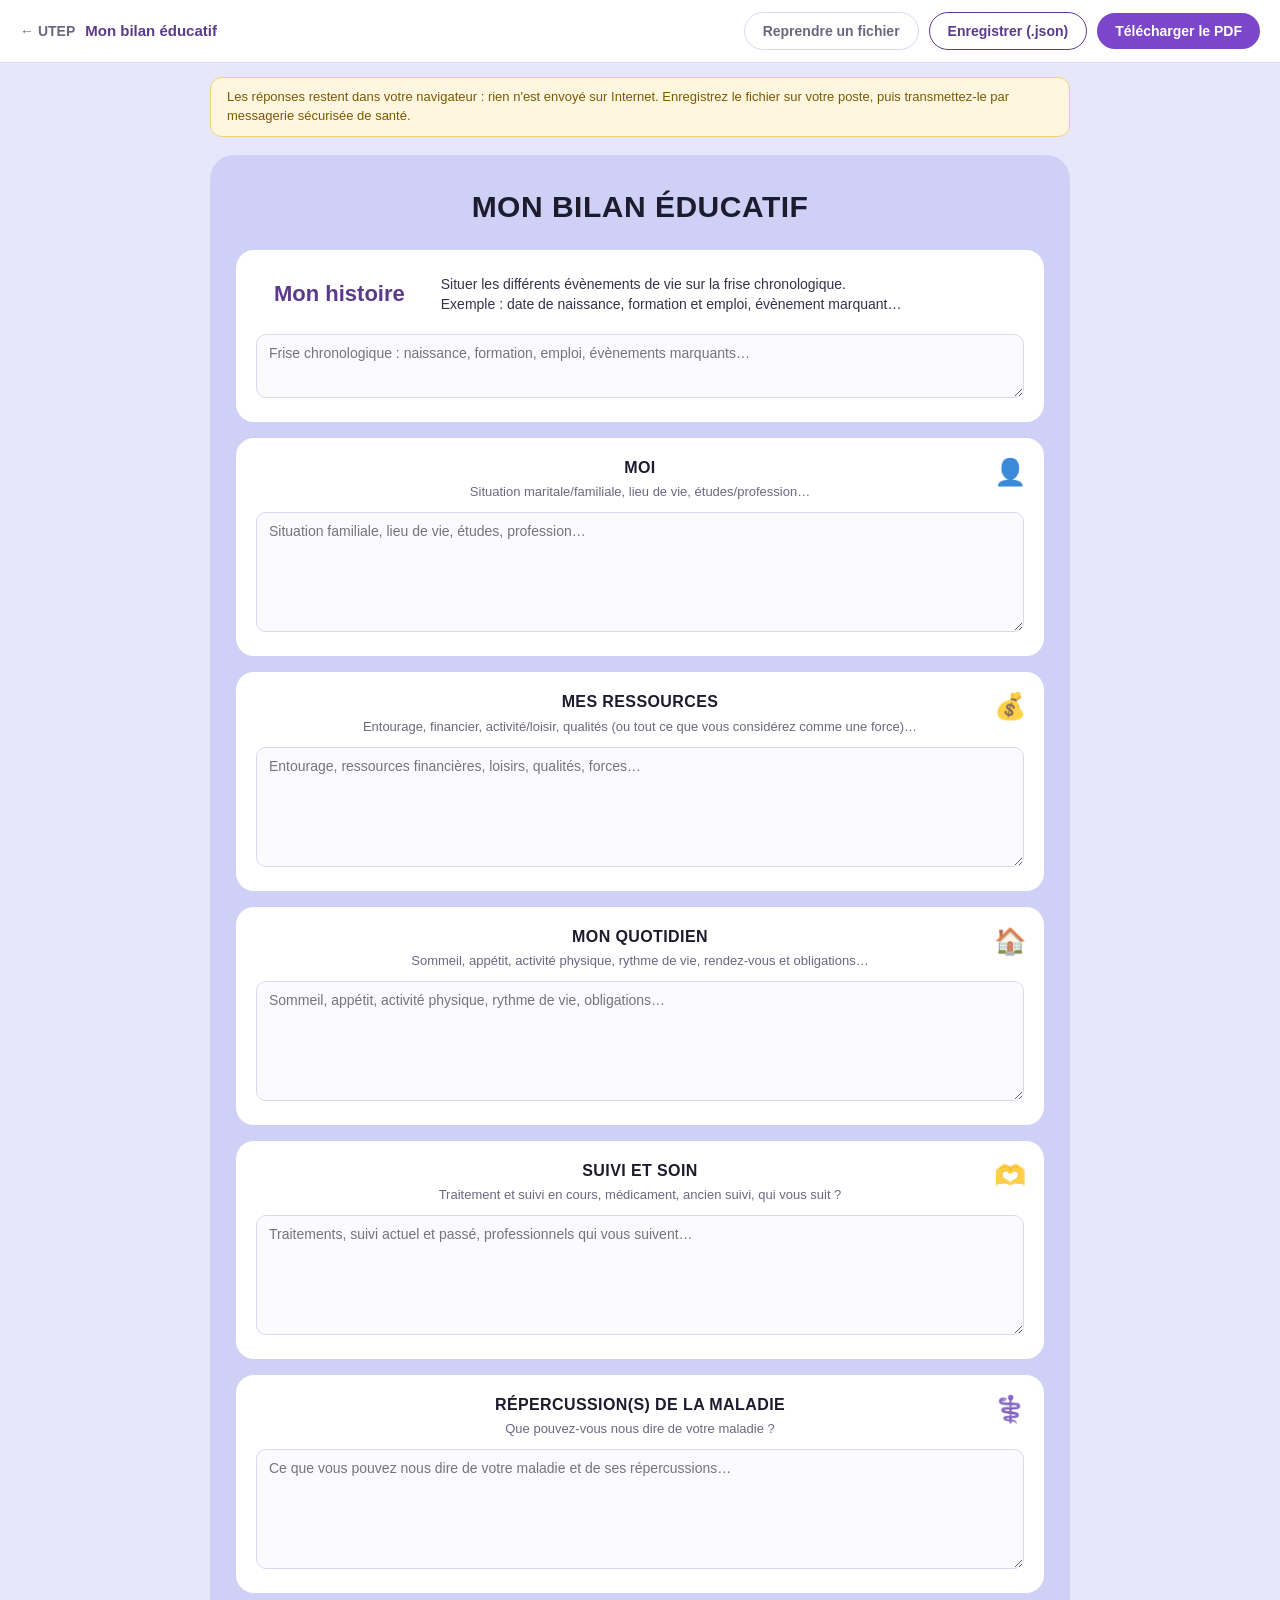
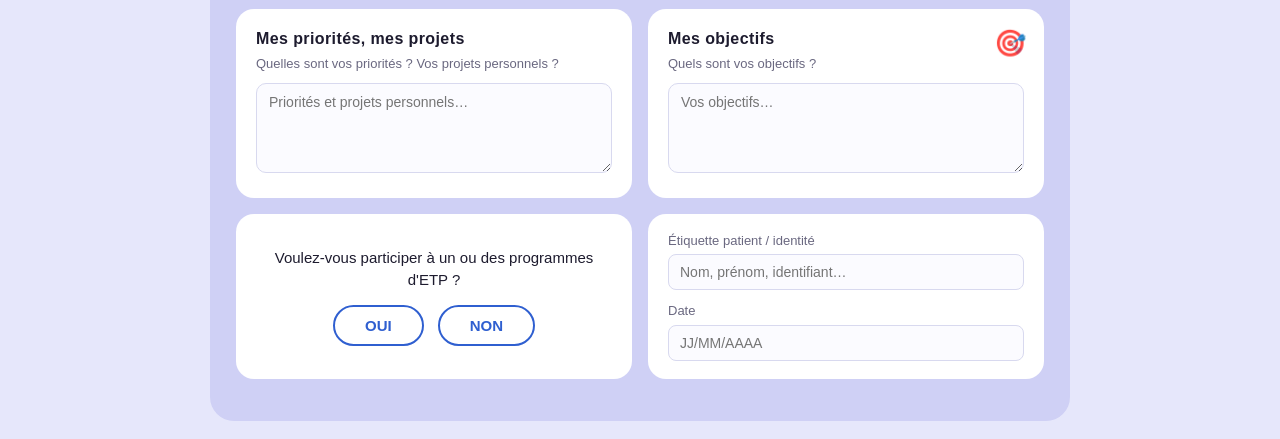
==== bep.html @ a3031464 "initialize index + bep" ====
<!DOCTYPE html>
<html lang="fr">
<head>
<meta charset="UTF-8">
<meta name="viewport" content="width=device-width, initial-scale=1.0">
<title>Mon bilan éducatif — UTEP</title>
<style>
  :root{
    --lavande:#cfd0f5;
    --lavande-clair:#e6e7fb;
    --violet:#5b3a8c;
    --violet-vif:#7b46c9;
    --encre:#1d1b2e;
    --gris:#6a6880;
    --carte:#ffffff;
    --bord:#d8d9ef;
    --bleu:#2f5fd0;
    --rayon:18px;
  }
  *{box-sizing:border-box}
  body{
    margin:0;
    font-family:-apple-system,BlinkMacSystemFont,"Segoe UI",Roboto,Helvetica,Arial,sans-serif;
    background:var(--lavande-clair);
    color:var(--encre);
    line-height:1.45;
  }
  .barre{
    position:sticky;top:0;z-index:50;
    background:#fff;border-bottom:1px solid var(--bord);
    padding:12px 20px;display:flex;gap:10px;align-items:center;flex-wrap:wrap;
  }
  .barre h1{font-size:15px;margin:0;font-weight:700;color:var(--violet);flex:1;min-width:160px}
  .bouton{
    border:0;border-radius:999px;padding:10px 18px;font-size:14px;font-weight:600;
    cursor:pointer;font-family:inherit;transition:transform .08s,filter .15s;
  }
  .bouton:active{transform:translateY(1px)}
  .b-pdf{background:var(--violet-vif);color:#fff}
  .b-json{background:#fff;color:var(--violet);border:1.5px solid var(--violet)}
  .b-import{background:#fff;color:var(--gris);border:1.5px solid var(--bord)}
  .bouton:hover{filter:brightness(1.05)}
  .avis{
    max-width:860px;margin:14px auto 0;padding:10px 16px;border-radius:12px;
    background:#fff6e0;border:1px solid #f0d27a;color:#7a5a00;font-size:13px;
  }
  .feuille{
    max-width:860px;margin:18px auto;background:var(--lavande);
    border-radius:24px;padding:26px;
  }
  .titre{
    text-align:center;font-size:30px;font-weight:800;color:var(--encre);
    letter-spacing:.5px;margin:4px 0 22px;
  }
  .frise-tete{display:flex;align-items:center;gap:18px;margin-bottom:14px}
  .frise-tag{
    background:#fff;color:var(--violet);font-weight:800;font-size:22px;
    padding:10px 18px;border-radius:6px;white-space:nowrap;
  }
  .frise-cons{font-size:14px;color:#33324a}
  .carte{
    background:var(--carte);border-radius:var(--rayon);padding:18px 20px;
    margin-bottom:16px;position:relative;
  }
  .carte.centre{text-align:center}
  .carte h2{
    margin:0 0 4px;font-size:16px;font-weight:800;letter-spacing:.4px;
  }
  .carte .indice{margin:0 0 10px;font-size:13px;color:var(--gris)}
  .ico{position:absolute;top:16px;right:18px;font-size:26px;opacity:.85}
  textarea{
    width:100%;border:1px solid var(--bord);border-radius:10px;
    padding:10px 12px;font-family:inherit;font-size:14px;resize:vertical;
    background:#fbfbff;color:var(--encre);
  }
  textarea:focus{outline:2px solid var(--violet-vif);border-color:transparent}
  .frise textarea{min-height:64px}
  .grand textarea{min-height:120px}
  .moyen textarea{min-height:90px}
  .duo{display:grid;grid-template-columns:1fr 1fr;gap:16px}
  .etiquette label{display:block;font-size:13px;color:var(--gris);margin-bottom:4px}
  .etiquette input[type=text]{
    width:100%;border:1px solid var(--bord);border-radius:8px;padding:9px 11px;
    font-family:inherit;font-size:14px;background:#fbfbff;
  }
  .etp{display:flex;flex-direction:column;justify-content:center;align-items:center;gap:14px}
  .etp p{margin:0;text-align:center;font-size:15px}
  .choix{display:flex;gap:14px}
  .pastille{
    border:2px solid var(--bleu);background:#fff;color:var(--bleu);
    border-radius:999px;padding:10px 30px;font-weight:700;font-size:15px;cursor:pointer;
    transition:all .12s;
  }
  .pastille.on{background:var(--bleu);color:#fff}
  @media(max-width:640px){
    .duo{grid-template-columns:1fr}
    .titre{font-size:23px}
    .frise-tag{font-size:18px}
  }
  /* En mode export PDF on neutralise les ombres et on fige les couleurs */
  .pdf-mode textarea{border-color:#ccc}

  /* ---- IMPRESSION / EXPORT PDF (via la fonction d'impression du navigateur) ---- */
  @media print{
    @page{ size:A4 portrait; margin:12mm 10mm; }
    /* on masque tout sauf la feuille */
    .barre, .avis{ display:none !important; }
    body{ background:#fff !important; }
    .feuille{
      max-width:100% !important; width:100% !important;
      margin:0 !important; padding:0 !important; background:#fff !important;
    }
    .carte{ box-shadow:none !important; border:1px solid #d8d9ef; break-inside:avoid; }
    .duo{ break-inside:avoid; }
    /* les zones de saisie : bordure légère + contenu visible en entier */
    textarea, .impression-bloc{
      border:1px solid #ccc !important; background:#fbfbff !important;
      color:#1d1b2e !important; -webkit-print-color-adjust:exact; print-color-adjust:exact;
    }
    /* forcer le rendu des couleurs de fond (cartes, pastilles) */
    *{ -webkit-print-color-adjust:exact !important; print-color-adjust:exact !important; }
  }
</style>
</head>
<body>

<div class="barre">
  <a href="index.html" style="text-decoration:none;color:var(--gris);font-size:14px;font-weight:600">← UTEP</a>
  <h1>Mon bilan éducatif</h1>
  <button class="bouton b-import" onclick="document.getElementById('fichier').click()">Reprendre un fichier</button>
  <input type="file" id="fichier" accept="application/json" style="display:none" onchange="importer(event)">
  <button class="bouton b-json" onclick="exportJSON()">Enregistrer (.json)</button>
  <button class="bouton b-pdf" onclick="exportPDF()">Télécharger le PDF</button>
</div>

<div class="avis">
  Les réponses restent dans votre navigateur : rien n'est envoyé sur Internet. Enregistrez le fichier sur votre poste, puis transmettez-le par messagerie sécurisée de santé.
</div>

<div class="feuille" id="feuille">
  <div class="titre">MON BILAN ÉDUCATIF</div>

  <!-- Mon histoire -->
  <div class="carte frise">
    <div class="frise-tete">
      <span class="frise-tag">Mon histoire</span>
      <span class="frise-cons">Situer les différents évènements de vie sur la frise chronologique.<br>Exemple : date de naissance, formation et emploi, évènement marquant…</span>
    </div>
    <textarea data-cle="histoire" placeholder="Frise chronologique : naissance, formation, emploi, évènements marquants…"></textarea>
  </div>

  <!-- Moi -->
  <div class="carte centre grand">
    <span class="ico">👤</span>
    <h2>MOI</h2>
    <p class="indice">Situation maritale/familiale, lieu de vie, études/profession…</p>
    <textarea data-cle="moi" placeholder="Situation familiale, lieu de vie, études, profession…"></textarea>
  </div>

  <!-- Mes ressources -->
  <div class="carte centre grand">
    <span class="ico">💰</span>
    <h2>MES RESSOURCES</h2>
    <p class="indice">Entourage, financier, activité/loisir, qualités (ou tout ce que vous considérez comme une force)…</p>
    <textarea data-cle="ressources" placeholder="Entourage, ressources financières, loisirs, qualités, forces…"></textarea>
  </div>

  <!-- Mon quotidien -->
  <div class="carte centre grand">
    <span class="ico">🏠</span>
    <h2>MON QUOTIDIEN</h2>
    <p class="indice">Sommeil, appétit, activité physique, rythme de vie, rendez-vous et obligations…</p>
    <textarea data-cle="quotidien" placeholder="Sommeil, appétit, activité physique, rythme de vie, obligations…"></textarea>
  </div>

  <!-- Suivi et soin -->
  <div class="carte centre grand">
    <span class="ico">🫶</span>
    <h2>SUIVI ET SOIN</h2>
    <p class="indice">Traitement et suivi en cours, médicament, ancien suivi, qui vous suit ?</p>
    <textarea data-cle="suivi" placeholder="Traitements, suivi actuel et passé, professionnels qui vous suivent…"></textarea>
  </div>

  <!-- Répercussions -->
  <div class="carte centre grand">
    <span class="ico">⚕️</span>
    <h2>RÉPERCUSSION(S) DE LA MALADIE</h2>
    <p class="indice">Que pouvez-vous nous dire de votre maladie ?</p>
    <textarea data-cle="repercussions" placeholder="Ce que vous pouvez nous dire de votre maladie et de ses répercussions…"></textarea>
  </div>

  <!-- Priorités / objectifs -->
  <div class="duo">
    <div class="carte moyen">
      <h2>Mes priorités, mes projets</h2>
      <p class="indice">Quelles sont vos priorités ? Vos projets personnels ?</p>
      <textarea data-cle="priorites" placeholder="Priorités et projets personnels…"></textarea>
    </div>
    <div class="carte moyen">
      <span class="ico">🎯</span>
      <h2>Mes objectifs</h2>
      <p class="indice">Quels sont vos objectifs ?</p>
      <textarea data-cle="objectifs" placeholder="Vos objectifs…"></textarea>
    </div>
  </div>

  <!-- ETP / étiquette -->
  <div class="duo">
    <div class="carte etp">
      <p>Voulez-vous participer à un ou des programmes d'ETP ?</p>
      <div class="choix">
        <button class="pastille" data-etp="OUI" onclick="choisirETP('OUI')">OUI</button>
        <button class="pastille" data-etp="NON" onclick="choisirETP('NON')">NON</button>
      </div>
    </div>
    <div class="carte etiquette">
      <label>Étiquette patient / identité</label>
      <input type="text" data-cle="patient" placeholder="Nom, prénom, identifiant…">
      <label style="margin-top:12px">Date</label>
      <input type="text" data-cle="date" placeholder="JJ/MM/AAAA">
    </div>
  </div>
</div>

<script>
let etpChoix = "";

function choisirETP(v){
  etpChoix = (etpChoix === v) ? "" : v;
  document.querySelectorAll('[data-etp]').forEach(b=>{
    b.classList.toggle('on', b.dataset.etp === etpChoix);
  });
}

function collecter(){
  const d = {};
  document.querySelectorAll('[data-cle]').forEach(el=> d[el.dataset.cle] = el.value);
  d.participationETP = etpChoix;
  d._meta = {document:"Mon bilan éducatif", genere:new Date().toISOString()};
  return d;
}

function exportJSON(){
  const data = collecter();
  const nom = (data.patient || "bilan").replace(/[^a-z0-9]/gi,'_').slice(0,30);
  const blob = new Blob([JSON.stringify(data,null,2)], {type:'application/json'});
  const a = document.createElement('a');
  a.href = URL.createObjectURL(blob);
  a.download = `bilan_educatif_${nom}.json`;
  a.click();
  URL.revokeObjectURL(a.href);
}

function importer(e){
  const f = e.target.files[0];
  if(!f) return;
  const r = new FileReader();
  r.onload = () => {
    try{
      const d = JSON.parse(r.result);
      document.querySelectorAll('[data-cle]').forEach(el=>{
        if(d[el.dataset.cle] !== undefined) el.value = d[el.dataset.cle];
      });
      if(d.participationETP){ etpChoix=""; choisirETP(d.participationETP); }
    }catch(err){ alert("Fichier illisible. Choisissez un .json enregistré depuis ce formulaire."); }
  };
  r.readAsText(f);
}

function exportPDF(){
  const feuille = document.getElementById('feuille');

  // Convertir les textarea en blocs de texte le temps de l'impression :
  // un textarea n'imprime souvent que la portion visible, un div imprime tout.
  const remplaces = [];
  feuille.querySelectorAll('textarea').forEach(ta=>{
    const div = document.createElement('div');
    div.className = 'impression-bloc';
    div.textContent = ta.value || '\u00A0';
    div.style.cssText =
      'white-space:pre-wrap;word-break:break-word;min-height:48px;'+
      'border-radius:10px;padding:10px 12px;font-size:14px;'+
      'font-family:inherit;line-height:1.5';
    ta.style.display = 'none';
    ta.parentNode.insertBefore(div, ta);
    remplaces.push({ta, div});
  });

  const restaurer = ()=>{
    remplaces.forEach(({ta,div})=>{ ta.style.display=''; div.remove(); });
    window.removeEventListener('afterprint', restaurer);
  };
  window.addEventListener('afterprint', restaurer);

  window.print();
  // filet de sécurité si afterprint ne se déclenche pas
  setTimeout(()=>{ if(remplaces[0] && remplaces[0].div.isConnected) restaurer(); }, 1500);
}
</script>
</body>
</html>
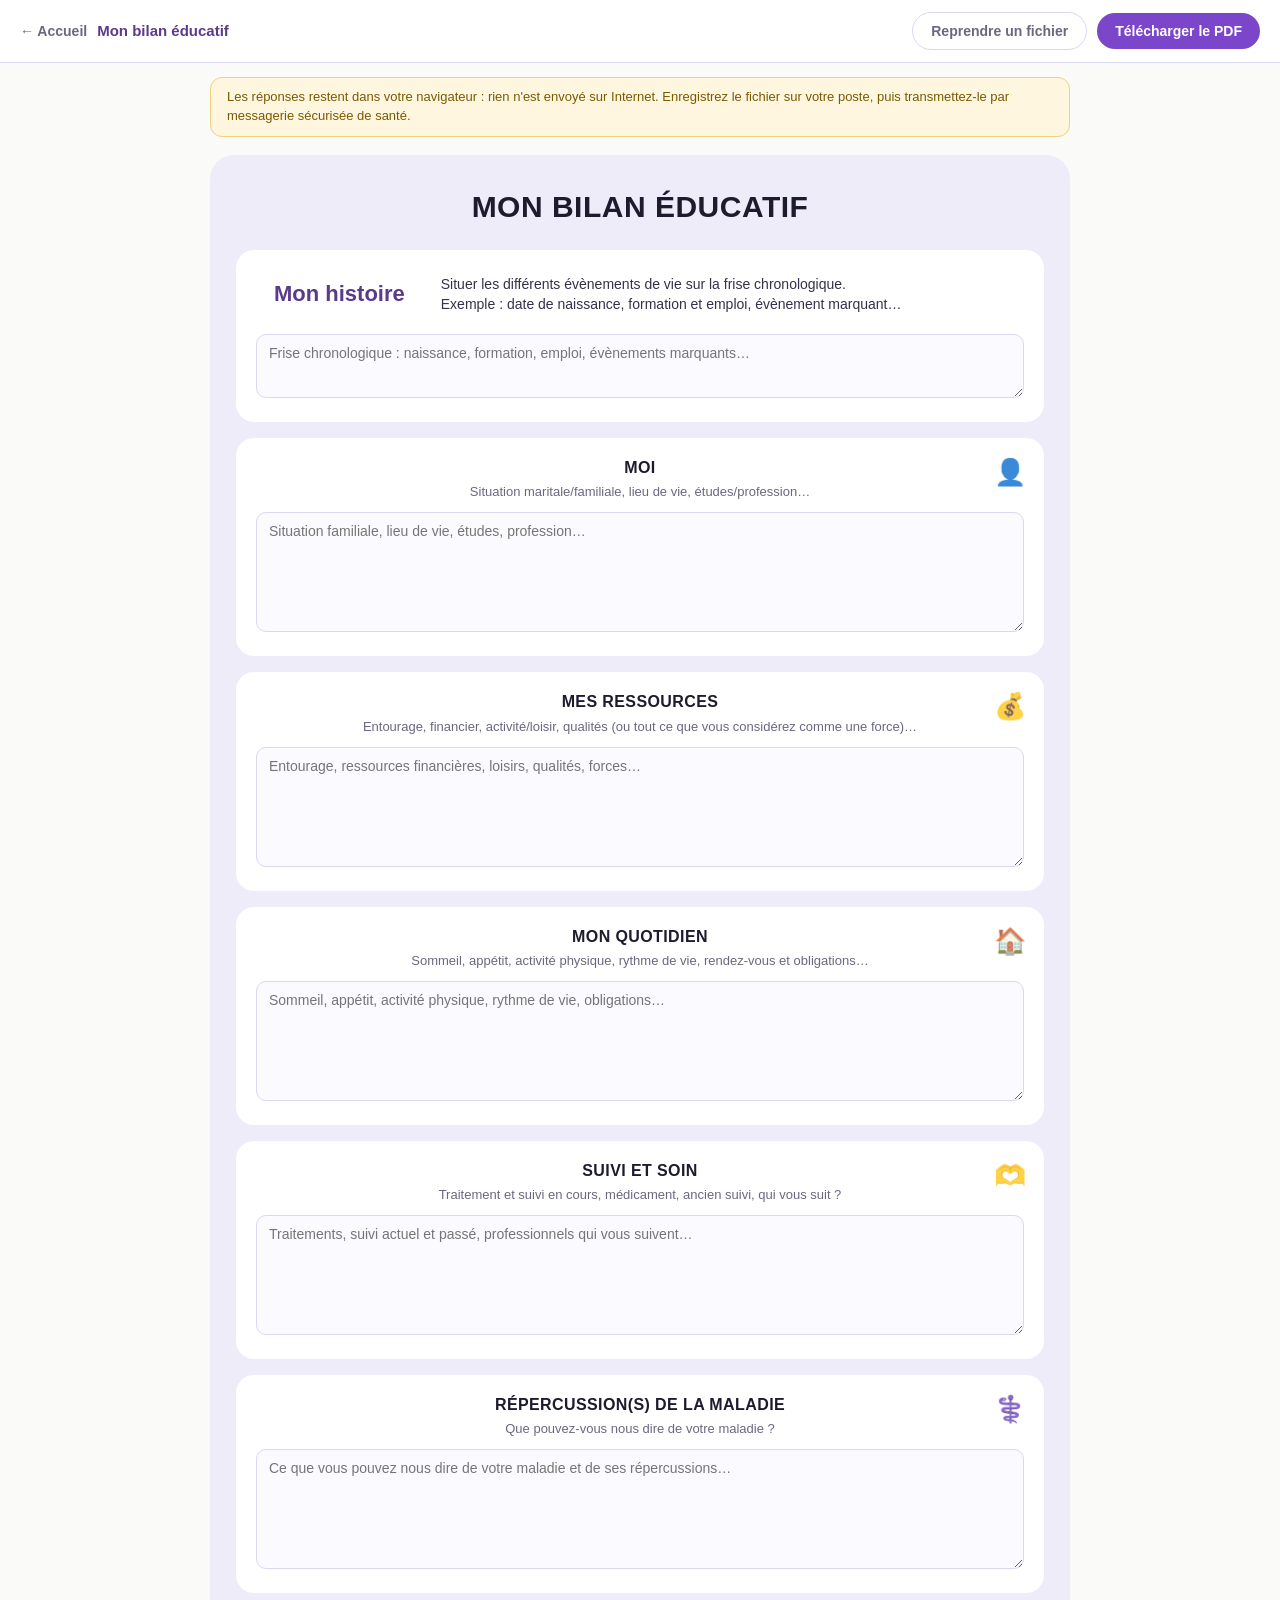
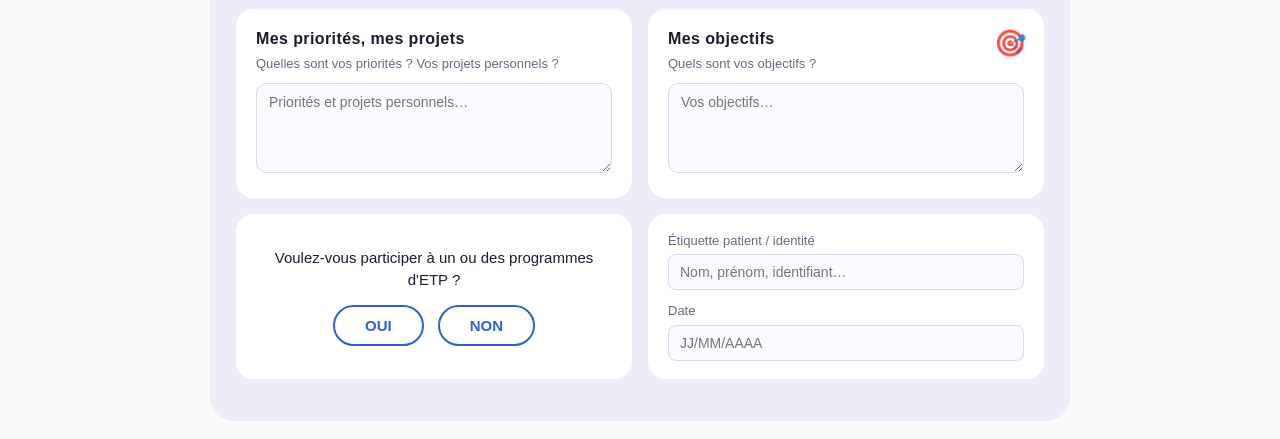
==== commit 2c148d07: "modification écrite sur le contenu" ====
--- a/bep.html
+++ b/bep.html
@@ -4,133 +4,17 @@
 <meta charset="UTF-8">
 <meta name="viewport" content="width=device-width, initial-scale=1.0">
 <title>Mon bilan éducatif — UTEP</title>
-<style>
-  :root{
-    --lavande:#cfd0f5;
-    --lavande-clair:#e6e7fb;
-    --violet:#5b3a8c;
-    --violet-vif:#7b46c9;
-    --encre:#1d1b2e;
-    --gris:#6a6880;
-    --carte:#ffffff;
-    --bord:#d8d9ef;
-    --bleu:#2f5fd0;
-    --rayon:18px;
-  }
-  *{box-sizing:border-box}
-  body{
-    margin:0;
-    font-family:-apple-system,BlinkMacSystemFont,"Segoe UI",Roboto,Helvetica,Arial,sans-serif;
-    background:var(--lavande-clair);
-    color:var(--encre);
-    line-height:1.45;
-  }
-  .barre{
-    position:sticky;top:0;z-index:50;
-    background:#fff;border-bottom:1px solid var(--bord);
-    padding:12px 20px;display:flex;gap:10px;align-items:center;flex-wrap:wrap;
-  }
-  .barre h1{font-size:15px;margin:0;font-weight:700;color:var(--violet);flex:1;min-width:160px}
-  .bouton{
-    border:0;border-radius:999px;padding:10px 18px;font-size:14px;font-weight:600;
-    cursor:pointer;font-family:inherit;transition:transform .08s,filter .15s;
-  }
-  .bouton:active{transform:translateY(1px)}
-  .b-pdf{background:var(--violet-vif);color:#fff}
-  .b-json{background:#fff;color:var(--violet);border:1.5px solid var(--violet)}
-  .b-import{background:#fff;color:var(--gris);border:1.5px solid var(--bord)}
-  .bouton:hover{filter:brightness(1.05)}
-  .avis{
-    max-width:860px;margin:14px auto 0;padding:10px 16px;border-radius:12px;
-    background:#fff6e0;border:1px solid #f0d27a;color:#7a5a00;font-size:13px;
-  }
-  .feuille{
-    max-width:860px;margin:18px auto;background:var(--lavande);
-    border-radius:24px;padding:26px;
-  }
-  .titre{
-    text-align:center;font-size:30px;font-weight:800;color:var(--encre);
-    letter-spacing:.5px;margin:4px 0 22px;
-  }
-  .frise-tete{display:flex;align-items:center;gap:18px;margin-bottom:14px}
-  .frise-tag{
-    background:#fff;color:var(--violet);font-weight:800;font-size:22px;
-    padding:10px 18px;border-radius:6px;white-space:nowrap;
-  }
-  .frise-cons{font-size:14px;color:#33324a}
-  .carte{
-    background:var(--carte);border-radius:var(--rayon);padding:18px 20px;
-    margin-bottom:16px;position:relative;
-  }
-  .carte.centre{text-align:center}
-  .carte h2{
-    margin:0 0 4px;font-size:16px;font-weight:800;letter-spacing:.4px;
-  }
-  .carte .indice{margin:0 0 10px;font-size:13px;color:var(--gris)}
-  .ico{position:absolute;top:16px;right:18px;font-size:26px;opacity:.85}
-  textarea{
-    width:100%;border:1px solid var(--bord);border-radius:10px;
-    padding:10px 12px;font-family:inherit;font-size:14px;resize:vertical;
-    background:#fbfbff;color:var(--encre);
-  }
-  textarea:focus{outline:2px solid var(--violet-vif);border-color:transparent}
-  .frise textarea{min-height:64px}
-  .grand textarea{min-height:120px}
-  .moyen textarea{min-height:90px}
-  .duo{display:grid;grid-template-columns:1fr 1fr;gap:16px}
-  .etiquette label{display:block;font-size:13px;color:var(--gris);margin-bottom:4px}
-  .etiquette input[type=text]{
-    width:100%;border:1px solid var(--bord);border-radius:8px;padding:9px 11px;
-    font-family:inherit;font-size:14px;background:#fbfbff;
-  }
-  .etp{display:flex;flex-direction:column;justify-content:center;align-items:center;gap:14px}
-  .etp p{margin:0;text-align:center;font-size:15px}
-  .choix{display:flex;gap:14px}
-  .pastille{
-    border:2px solid var(--bleu);background:#fff;color:var(--bleu);
-    border-radius:999px;padding:10px 30px;font-weight:700;font-size:15px;cursor:pointer;
-    transition:all .12s;
-  }
-  .pastille.on{background:var(--bleu);color:#fff}
-  @media(max-width:640px){
-    .duo{grid-template-columns:1fr}
-    .titre{font-size:23px}
-    .frise-tag{font-size:18px}
-  }
-  /* En mode export PDF on neutralise les ombres et on fige les couleurs */
-  .pdf-mode textarea{border-color:#ccc}
-
-  /* ---- IMPRESSION / EXPORT PDF (via la fonction d'impression du navigateur) ---- */
-  @media print{
-    @page{ size:A4 portrait; margin:12mm 10mm; }
-    /* on masque tout sauf la feuille */
-    .barre, .avis{ display:none !important; }
-    body{ background:#fff !important; }
-    .feuille{
-      max-width:100% !important; width:100% !important;
-      margin:0 !important; padding:0 !important; background:#fff !important;
-    }
-    .carte{ box-shadow:none !important; border:1px solid #d8d9ef; break-inside:avoid; }
-    .duo{ break-inside:avoid; }
-    /* les zones de saisie : bordure légère + contenu visible en entier */
-    textarea, .impression-bloc{
-      border:1px solid #ccc !important; background:#fbfbff !important;
-      color:#1d1b2e !important; -webkit-print-color-adjust:exact; print-color-adjust:exact;
-    }
-    /* forcer le rendu des couleurs de fond (cartes, pastilles) */
-    *{ -webkit-print-color-adjust:exact !important; print-color-adjust:exact !important; }
-  }
-</style>
+<link rel="stylesheet" href="bep.css">
 </head>
 <body>
 
 <div class="barre">
-  <a href="index.html" style="text-decoration:none;color:var(--gris);font-size:14px;font-weight:600">← UTEP</a>
+  <a href="index.html" style="text-decoration:none;color:var(--gris);font-size:14px;font-weight:600">← Accueil</a>
   <h1>Mon bilan éducatif</h1>
   <button class="bouton b-import" onclick="document.getElementById('fichier').click()">Reprendre un fichier</button>
   <input type="file" id="fichier" accept="application/json" style="display:none" onchange="importer(event)">
-  <button class="bouton b-json" onclick="exportJSON()">Enregistrer (.json)</button>
-  <button class="bouton b-pdf" onclick="exportPDF()">Télécharger le PDF</button>
+
+  <button class="bouton b-pdf"  onclick="exportPDF()">Télécharger le PDF</button>
 </div>
 
 <div class="avis">
@@ -222,80 +106,6 @@
   </div>
 </div>
 
-<script>
-let etpChoix = "";
-
-function choisirETP(v){
-  etpChoix = (etpChoix === v) ? "" : v;
-  document.querySelectorAll('[data-etp]').forEach(b=>{
-    b.classList.toggle('on', b.dataset.etp === etpChoix);
-  });
-}
-
-function collecter(){
-  const d = {};
-  document.querySelectorAll('[data-cle]').forEach(el=> d[el.dataset.cle] = el.value);
-  d.participationETP = etpChoix;
-  d._meta = {document:"Mon bilan éducatif", genere:new Date().toISOString()};
-  return d;
-}
-
-function exportJSON(){
-  const data = collecter();
-  const nom = (data.patient || "bilan").replace(/[^a-z0-9]/gi,'_').slice(0,30);
-  const blob = new Blob([JSON.stringify(data,null,2)], {type:'application/json'});
-  const a = document.createElement('a');
-  a.href = URL.createObjectURL(blob);
-  a.download = `bilan_educatif_${nom}.json`;
-  a.click();
-  URL.revokeObjectURL(a.href);
-}
-
-function importer(e){
-  const f = e.target.files[0];
-  if(!f) return;
-  const r = new FileReader();
-  r.onload = () => {
-    try{
-      const d = JSON.parse(r.result);
-      document.querySelectorAll('[data-cle]').forEach(el=>{
-        if(d[el.dataset.cle] !== undefined) el.value = d[el.dataset.cle];
-      });
-      if(d.participationETP){ etpChoix=""; choisirETP(d.participationETP); }
-    }catch(err){ alert("Fichier illisible. Choisissez un .json enregistré depuis ce formulaire."); }
-  };
-  r.readAsText(f);
-}
-
-function exportPDF(){
-  const feuille = document.getElementById('feuille');
-
-  // Convertir les textarea en blocs de texte le temps de l'impression :
-  // un textarea n'imprime souvent que la portion visible, un div imprime tout.
-  const remplaces = [];
-  feuille.querySelectorAll('textarea').forEach(ta=>{
-    const div = document.createElement('div');
-    div.className = 'impression-bloc';
-    div.textContent = ta.value || '\u00A0';
-    div.style.cssText =
-      'white-space:pre-wrap;word-break:break-word;min-height:48px;'+
-      'border-radius:10px;padding:10px 12px;font-size:14px;'+
-      'font-family:inherit;line-height:1.5';
-    ta.style.display = 'none';
-    ta.parentNode.insertBefore(div, ta);
-    remplaces.push({ta, div});
-  });
-
-  const restaurer = ()=>{
-    remplaces.forEach(({ta,div})=>{ ta.style.display=''; div.remove(); });
-    window.removeEventListener('afterprint', restaurer);
-  };
-  window.addEventListener('afterprint', restaurer);
-
-  window.print();
-  // filet de sécurité si afterprint ne se déclenche pas
-  setTimeout(()=>{ if(remplaces[0] && remplaces[0].div.isConnected) restaurer(); }, 1500);
-}
-</script>
+<script src="bep.js"></script>
 </body>
 </html>
--- a/bep.css
+++ b/bep.css
@@ -0,0 +1,238 @@
+/* ============================================================
+   UTEP — CH Charles Perrens
+   Bilan Éducatif Partagé (bep.html)
+   ============================================================ */
+
+:root {
+  --lavande:       #eeecf8;
+  --lavande-clair: #FAFAF8;
+  --violet:        #5b3a8c;
+  --violet-vif:    #7b46c9;
+  --encre:         #1d1b2e;
+  --gris:          #6a6880;
+  --carte:         #ffffff;
+  --bord:          #d8d9ef;
+  --bleu:          #2f5fd0;
+  --rayon:         18px;
+}
+
+/* ── Reset ── */
+*, *::before, *::after { box-sizing: border-box; }
+
+body {
+  margin: 0;
+  font-family: -apple-system, BlinkMacSystemFont, "Segoe UI", Roboto, Helvetica, Arial, sans-serif;
+  background: var(--lavande-clair);
+  color: var(--encre);
+  line-height: 1.45;
+}
+
+/* ── Barre d'actions (sticky) ── */
+.barre {
+  position: sticky;
+  top: 0;
+  z-index: 50;
+  background: #fff;
+  border-bottom: 1px solid var(--bord);
+  padding: 12px 20px;
+  display: flex;
+  gap: 10px;
+  align-items: center;
+  flex-wrap: wrap;
+}
+.barre h1 {
+  font-size: 15px;
+  margin: 0;
+  font-weight: 700;
+  color: var(--violet);
+  flex: 1;
+  min-width: 160px;
+}
+
+/* ── Boutons ── */
+.bouton {
+  border: 0;
+  border-radius: 999px;
+  padding: 10px 18px;
+  font-size: 14px;
+  font-weight: 600;
+  cursor: pointer;
+  font-family: inherit;
+  transition: transform .08s, filter .15s;
+}
+.bouton:active { transform: translateY(1px); }
+.bouton:hover  { filter: brightness(1.05); }
+
+.b-pdf    { background: var(--violet-vif); color: #fff; }
+.b-json   { background: #fff; color: var(--violet); border: 1.5px solid var(--violet); }
+.b-import { background: #fff; color: var(--gris);   border: 1.5px solid var(--bord); }
+
+/* ── Avis confidentialité ── */
+.avis {
+  max-width: 860px;
+  margin: 14px auto 0;
+  padding: 10px 16px;
+  border-radius: 12px;
+  background: #fff6e0;
+  border: 1px solid #f0d27a;
+  color: #7a5a00;
+  font-size: 13px;
+}
+
+/* ── Feuille principale ── */
+.feuille {
+  max-width: 860px;
+  margin: 18px auto;
+  background: var(--lavande);
+  border-radius: 24px;
+  padding: 26px;
+}
+
+.titre {
+  text-align: center;
+  font-size: 30px;
+  font-weight: 800;
+  color: var(--encre);
+  letter-spacing: .5px;
+  margin: 4px 0 22px;
+}
+
+/* ── Frise chronologique ── */
+.frise-tete {
+  display: flex;
+  align-items: center;
+  gap: 18px;
+  margin-bottom: 14px;
+}
+.frise-tag {
+  background: #fff;
+  color: var(--violet);
+  font-weight: 800;
+  font-size: 22px;
+  padding: 10px 18px;
+  border-radius: 6px;
+  white-space: nowrap;
+}
+.frise-cons { font-size: 14px; color: #33324a; }
+
+/* ── Carte ── */
+.carte {
+  background: var(--carte);
+  border-radius: var(--rayon);
+  padding: 18px 20px;
+  margin-bottom: 16px;
+  position: relative;
+}
+.carte.centre { text-align: center; }
+.carte h2 {
+  margin: 0 0 4px;
+  font-size: 16px;
+  font-weight: 800;
+  letter-spacing: .4px;
+}
+.carte .indice { margin: 0 0 10px; font-size: 13px; color: var(--gris); }
+.ico { position: absolute; top: 16px; right: 18px; font-size: 26px; opacity: .85; }
+
+/* ── Champs de saisie ── */
+textarea {
+  width: 100%;
+  border: 1px solid var(--bord);
+  border-radius: 10px;
+  padding: 10px 12px;
+  font-family: inherit;
+  font-size: 14px;
+  resize: vertical;
+  background: #fbfbff;
+  color: var(--encre);
+}
+textarea:focus { outline: 2px solid var(--violet-vif); border-color: transparent; }
+
+.frise textarea { min-height: 64px; }
+.grand  textarea { min-height: 120px; }
+.moyen  textarea { min-height: 90px; }
+
+/* ── Grilles ── */
+.duo {
+  display: grid;
+  grid-template-columns: 1fr 1fr;
+  gap: 16px;
+}
+
+/* ── Étiquette ── */
+.etiquette label { display: block; font-size: 13px; color: var(--gris); margin-bottom: 4px; }
+.etiquette input[type=text] {
+  width: 100%;
+  border: 1px solid var(--bord);
+  border-radius: 8px;
+  padding: 9px 11px;
+  font-family: inherit;
+  font-size: 14px;
+  background: #fbfbff;
+}
+
+/* ── Bloc ETP ── */
+.etp {
+  display: flex;
+  flex-direction: column;
+  justify-content: center;
+  align-items: center;
+  gap: 14px;
+}
+.etp p { margin: 0; text-align: center; font-size: 15px; }
+
+.choix { display: flex; gap: 14px; }
+.pastille {
+  border: 2px solid var(--bleu);
+  background: #fff;
+  color: var(--bleu);
+  border-radius: 999px;
+  padding: 10px 30px;
+  font-weight: 700;
+  font-size: 15px;
+  cursor: pointer;
+  transition: all .12s;
+}
+.pastille.on { background: var(--bleu); color: #fff; }
+
+/* ── Mode PDF ── */
+.pdf-mode textarea { border-color: #ccc; }
+
+/* ── Impression / export PDF ── */
+@media print {
+  @page { size: A4 portrait; margin: 12mm 10mm; }
+
+  .barre,
+  .avis       { display: none !important; }
+  body        { background: #fff !important; }
+
+  .feuille {
+    max-width: 100% !important;
+    width: 100% !important;
+    margin: 0 !important;
+    padding: 0 !important;
+    background: #fff !important;
+  }
+  .carte  { box-shadow: none !important; border: 1px solid #d8d9ef; break-inside: avoid; }
+  .duo    { break-inside: avoid; }
+
+  textarea,
+  .impression-bloc {
+    border: 1px solid #ccc !important;
+    background: #fbfbff !important;
+    color: #1d1b2e !important;
+    -webkit-print-color-adjust: exact;
+    print-color-adjust: exact;
+  }
+
+  * {
+    -webkit-print-color-adjust: exact !important;
+    print-color-adjust: exact !important;
+  }
+}
+
+/* ── Responsive ── */
+@media (max-width: 640px) {
+  .duo      { grid-template-columns: 1fr; }
+  .titre    { font-size: 23px; }
+  .frise-tag { font-size: 18px; }
+}
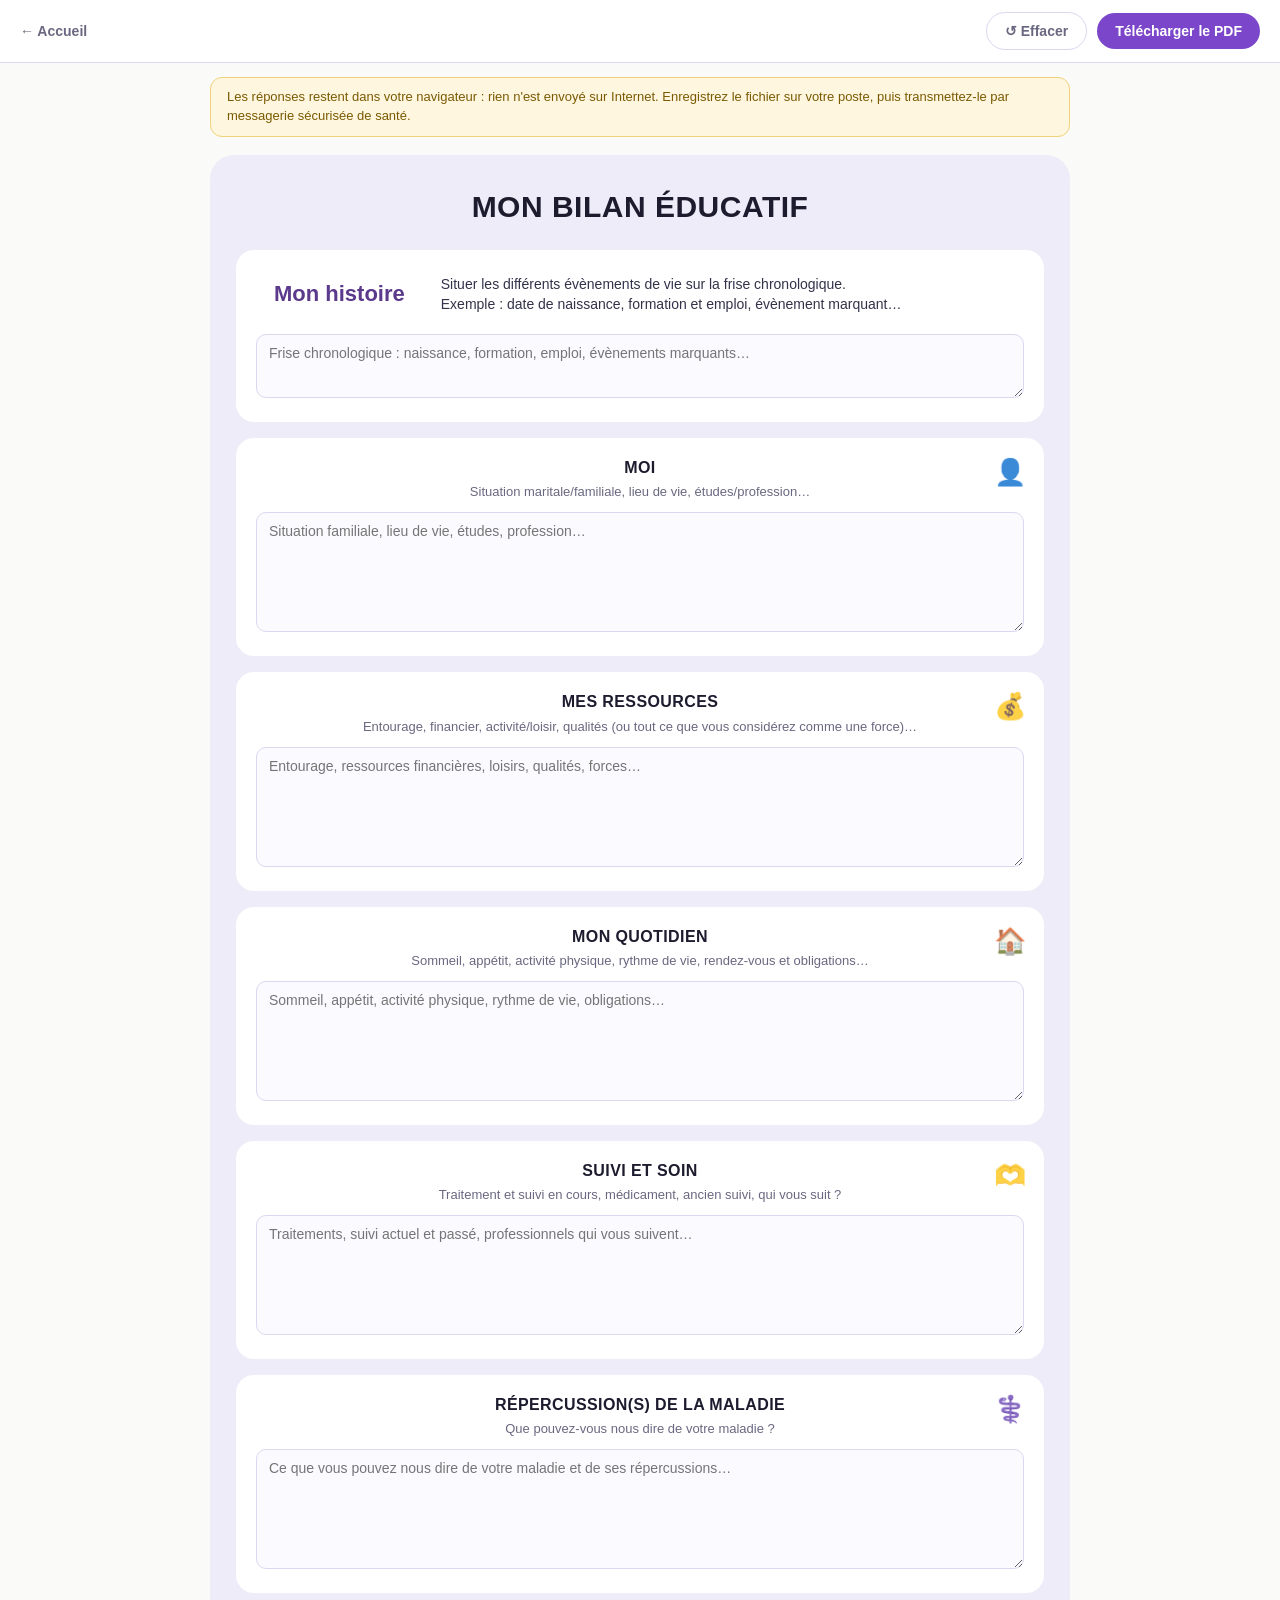
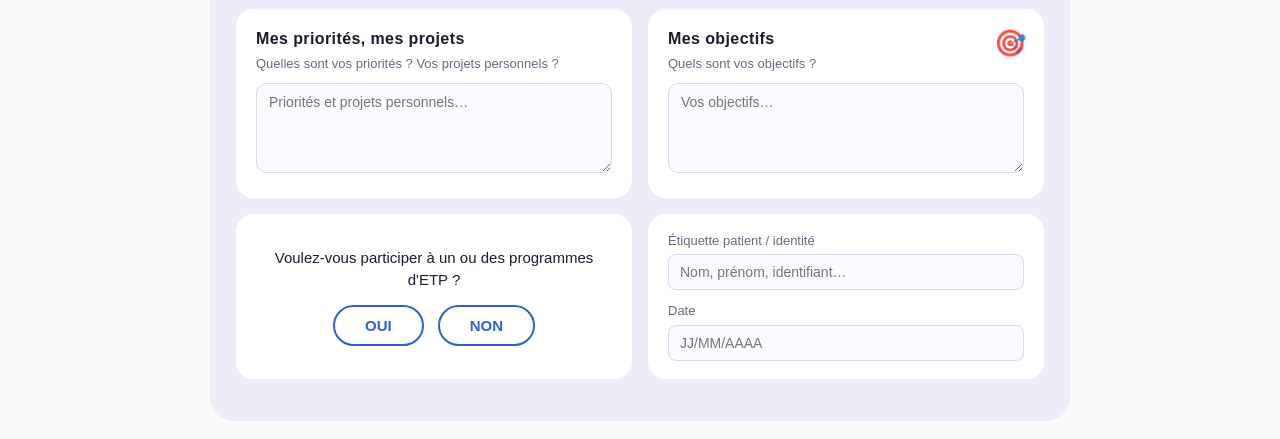
==== commit cf337dd5: "amélioration UI/UX, navbar simplifié, bouton enlevé" ====
--- a/bep.html
+++ b/bep.html
@@ -10,10 +10,9 @@
 
 <div class="barre">
   <a href="index.html" style="text-decoration:none;color:var(--gris);font-size:14px;font-weight:600">← Accueil</a>
-  <h1>Mon bilan éducatif</h1>
-  <button class="bouton b-import" onclick="document.getElementById('fichier').click()">Reprendre un fichier</button>
+
   <input type="file" id="fichier" accept="application/json" style="display:none" onchange="importer(event)">
-
+  <button class="bouton b-reset" onclick="reinitialiser()">↺ Effacer</button>
   <button class="bouton b-pdf"  onclick="exportPDF()">Télécharger le PDF</button>
 </div>
 
--- a/bep.css
+++ b/bep.css
@@ -66,6 +66,7 @@
 .b-pdf    { background: var(--violet-vif); color: #fff; }
 .b-json   { background: #fff; color: var(--violet); border: 1.5px solid var(--violet); }
 .b-import { background: #fff; color: var(--gris);   border: 1.5px solid var(--bord); }
+.b-reset  { background: #fff; color: var(--gris);   border: 1.5px solid var(--bord); margin-left: auto; }
 
 /* ── Avis confidentialité ── */
 .avis {
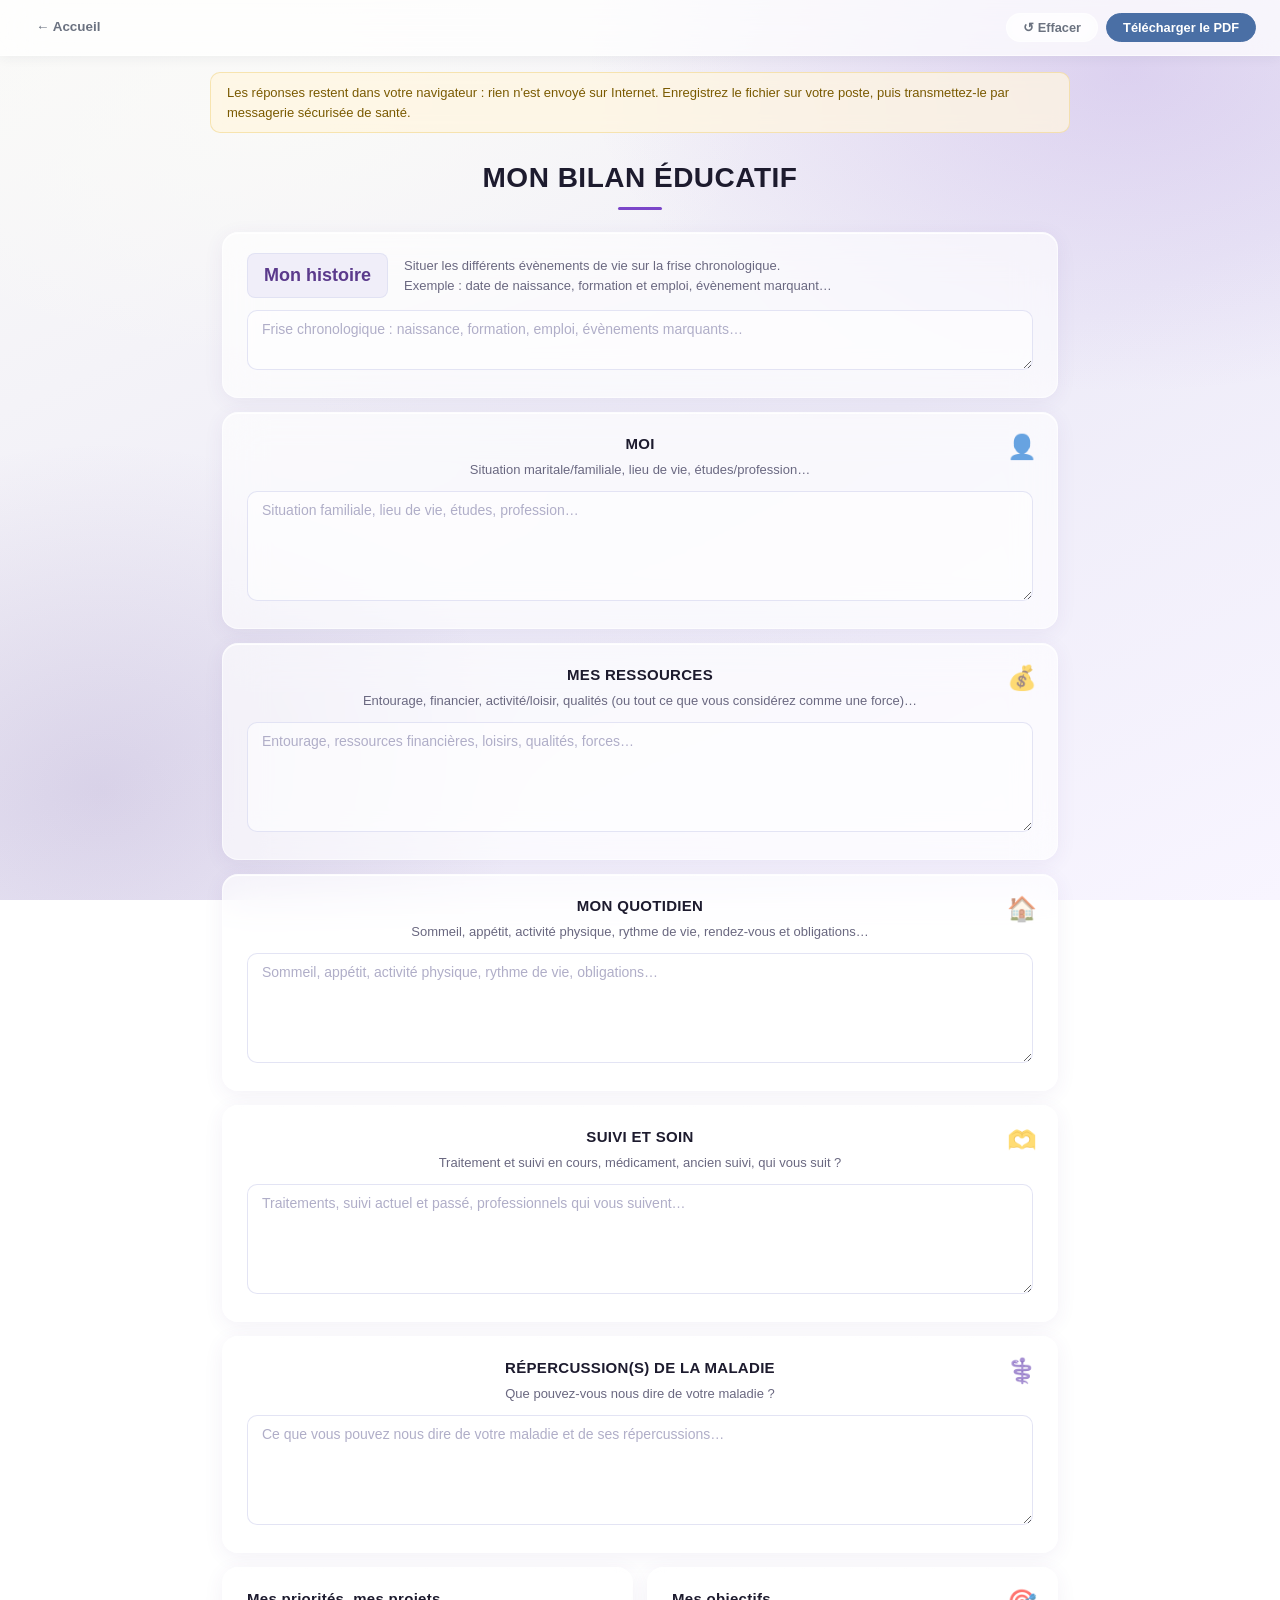
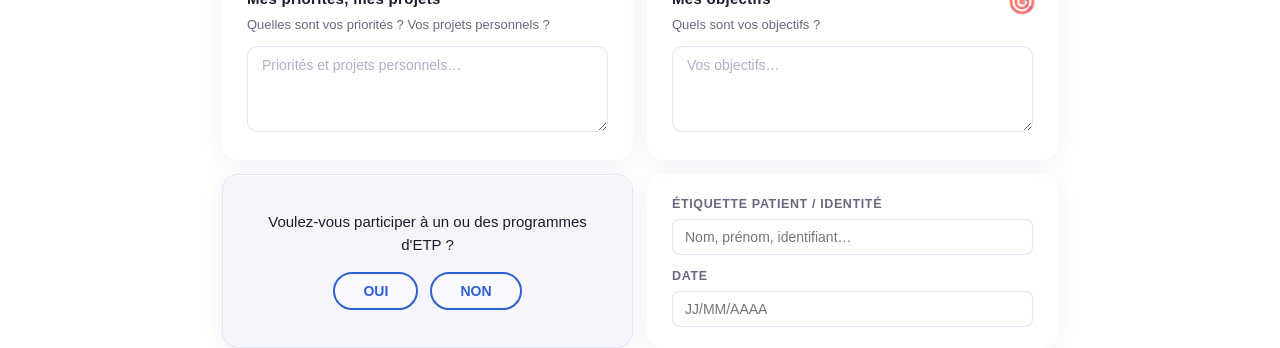
==== commit 224ecf45: "feat: add shared sticky navbar on all pages" ====
--- a/bep.html
+++ b/bep.html
@@ -5,16 +5,18 @@
 <meta name="viewport" content="width=device-width, initial-scale=1.0">
 <title>Mon bilan éducatif — UTEP</title>
 <link rel="stylesheet" href="bep.css">
+  <link rel="stylesheet" href="navbar.css">
 </head>
 <body>
 
-<div class="barre">
-  <a href="index.html" style="text-decoration:none;color:var(--gris);font-size:14px;font-weight:600">← Accueil</a>
-
-  <input type="file" id="fichier" accept="application/json" style="display:none" onchange="importer(event)">
-  <button class="bouton b-reset" onclick="reinitialiser()">↺ Effacer</button>
-  <button class="bouton b-pdf"  onclick="exportPDF()">Télécharger le PDF</button>
-</div>
+<nav class="site-nav">
+  <a href="index.html" class="nav-back">← Accueil</a>
+  <div class="nav-actions">
+    <input type="file" id="fichier" accept="application/json" style="display:none" onchange="importer(event)">
+    <button class="nav-btn" onclick="reinitialiser()">↺ Effacer</button>
+    <button class="nav-btn primary" onclick="exportPDF()">Télécharger le PDF</button>
+  </div>
+</nav>
 
 <div class="avis">
   Les réponses restent dans votre navigateur : rien n'est envoyé sur Internet. Enregistrez le fichier sur votre poste, puis transmettez-le par messagerie sécurisée de santé.
--- a/bep.css
+++ b/bep.css
@@ -1,81 +1,82 @@
 /* ============================================================
    UTEP — CH Charles Perrens
-   Bilan Éducatif Partagé (bep.html)
+   Bilan Éducatif Partagé — couleurs d'origine + glassmorphism
    ============================================================ */
 
 :root {
   --lavande:       #eeecf8;
-  --lavande-clair: #FAFAF8;
   --violet:        #5b3a8c;
   --violet-vif:    #7b46c9;
   --encre:         #1d1b2e;
   --gris:          #6a6880;
-  --carte:         #ffffff;
   --bord:          #d8d9ef;
   --bleu:          #2f5fd0;
-  --rayon:         18px;
+  --rayon:         16px;
+  --blanc-verre:   rgba(255, 255, 255, 0.62);
+  --bord-verre:    rgba(255, 255, 255, 0.55);
 }
 
 /* ── Reset ── */
 *, *::before, *::after { box-sizing: border-box; }
 
+html { height: 100%; }
+
 body {
   margin: 0;
+  min-height: 100%;
   font-family: -apple-system, BlinkMacSystemFont, "Segoe UI", Roboto, Helvetica, Arial, sans-serif;
-  background: var(--lavande-clair);
-  color: var(--encre);
-  line-height: 1.45;
-}
-
-/* ── Barre d'actions (sticky) ── */
-.barre {
-  position: sticky;
-  top: 0;
-  z-index: 50;
-  background: #fff;
-  border-bottom: 1px solid var(--bord);
-  padding: 12px 20px;
-  display: flex;
-  gap: 10px;
-  align-items: center;
-  flex-wrap: wrap;
-}
-.barre h1 {
-  font-size: 15px;
-  margin: 0;
-  font-weight: 700;
-  color: var(--violet);
-  flex: 1;
-  min-width: 160px;
-}
+  color: var(--encre);
+  line-height: 1.5;
+
+  /* Orbes violet / lavande flottants */
+  background:
+    radial-gradient(ellipse 65% 55% at 88% 8%,  rgba(123, 70, 201, .18) 0%, transparent 65%),
+    radial-gradient(ellipse 50% 60% at 8%  88%,  rgba( 91, 58, 140, .15) 0%, transparent 65%),
+    radial-gradient(ellipse 45% 45% at 50% 52%,  rgba(238, 236, 248, .75) 0%, transparent 60%),
+    radial-gradient(ellipse 55% 40% at 22% 12%,  rgba(250, 250, 248, .90) 0%, transparent 70%),
+    linear-gradient(155deg, #FAFAF8 0%, #EEEcF8 55%, #F8F5FF 100%);
+  background-attachment: fixed;
+}
+
 
 /* ── Boutons ── */
 .bouton {
   border: 0;
   border-radius: 999px;
-  padding: 10px 18px;
-  font-size: 14px;
+  padding: 9px 20px;
+  font-size: 13.5px;
   font-weight: 600;
   cursor: pointer;
   font-family: inherit;
-  transition: transform .08s, filter .15s;
+  transition: transform .08s, box-shadow .15s, filter .15s;
 }
 .bouton:active { transform: translateY(1px); }
-.bouton:hover  { filter: brightness(1.05); }
-
-.b-pdf    { background: var(--violet-vif); color: #fff; }
-.b-json   { background: #fff; color: var(--violet); border: 1.5px solid var(--violet); }
-.b-import { background: #fff; color: var(--gris);   border: 1.5px solid var(--bord); }
-.b-reset  { background: #fff; color: var(--gris);   border: 1.5px solid var(--bord); margin-left: auto; }
+
+.b-pdf {
+  background: var(--violet-vif);
+  color: #fff;
+  box-shadow: 0 2px 10px rgba(123, 70, 201, .35);
+}
+.b-pdf:hover { filter: brightness(1.1); box-shadow: 0 4px 16px rgba(123, 70, 201, .45); }
+
+.b-reset {
+  background: var(--blanc-verre);
+  color: var(--gris);
+  border: 1.5px solid var(--bord-verre);
+  margin-left: auto;
+  backdrop-filter: blur(8px);
+}
+.b-reset:hover { border-color: var(--violet); color: var(--violet); }
 
 /* ── Avis confidentialité ── */
 .avis {
   max-width: 860px;
-  margin: 14px auto 0;
+  margin: 16px auto 0;
   padding: 10px 16px;
-  border-radius: 12px;
-  background: #fff6e0;
-  border: 1px solid #f0d27a;
+  border-radius: 10px;
+  background: rgba(255, 246, 224, .75);
+  backdrop-filter: blur(8px);
+  border: 1px solid rgba(240, 210, 122, .5);
   color: #7a5a00;
   font-size: 13px;
 }
@@ -83,92 +84,153 @@
 /* ── Feuille principale ── */
 .feuille {
   max-width: 860px;
-  margin: 18px auto;
-  background: var(--lavande);
-  border-radius: 24px;
-  padding: 26px;
+  margin: 20px auto 50px;
+  display: flex;
+  flex-direction: column;
+  gap: 14px;
+  padding: 0 12px;
 }
 
 .titre {
   text-align: center;
-  font-size: 30px;
+  font-size: 28px;
   font-weight: 800;
   color: var(--encre);
   letter-spacing: .5px;
-  margin: 4px 0 22px;
+  margin: 4px 0 8px;
+}
+.titre::after {
+  content: '';
+  display: block;
+  width: 44px;
+  height: 3px;
+  background: var(--violet-vif);
+  border-radius: 99px;
+  margin: 8px auto 0;
 }
 
 /* ── Frise chronologique ── */
 .frise-tete {
   display: flex;
   align-items: center;
-  gap: 18px;
-  margin-bottom: 14px;
+  gap: 16px;
+  margin-bottom: 12px;
 }
 .frise-tag {
-  background: #fff;
+  background: rgba(238, 236, 248, .85);
   color: var(--violet);
   font-weight: 800;
-  font-size: 22px;
-  padding: 10px 18px;
-  border-radius: 6px;
+  font-size: 18px;
+  padding: 8px 16px;
+  border-radius: 8px;
   white-space: nowrap;
-}
-.frise-cons { font-size: 14px; color: #33324a; }
-
-/* ── Carte ── */
+  border: 1.5px solid rgba(216, 217, 239, .6);
+}
+.frise-cons { font-size: 13px; color: var(--gris); line-height: 1.5; }
+
+/* ── Carte (glassmorphism) ── */
 .carte {
-  background: var(--carte);
+  background: var(--blanc-verre);
+  backdrop-filter: blur(20px);
+  -webkit-backdrop-filter: blur(20px);
+  border: 1px solid var(--bord-verre);
   border-radius: var(--rayon);
-  padding: 18px 20px;
-  margin-bottom: 16px;
+  padding: 20px 24px;
   position: relative;
-}
+  overflow: hidden;
+  box-shadow:
+    0 4px 20px rgba(91, 58, 140, .07),
+    0 1px 0 rgba(255,255,255,.9) inset;
+  transition: box-shadow .2s, transform .2s;
+}
+.carte::before {
+  content: '';
+  position: absolute;
+  top: 0; left: 0; right: 0;
+  height: 1px;
+  background: linear-gradient(90deg, transparent 0%, rgba(255,255,255,.9) 40%, transparent 100%);
+}
+
 .carte.centre { text-align: center; }
+
 .carte h2 {
   margin: 0 0 4px;
-  font-size: 16px;
-  font-weight: 800;
-  letter-spacing: .4px;
-}
-.carte .indice { margin: 0 0 10px; font-size: 13px; color: var(--gris); }
-.ico { position: absolute; top: 16px; right: 18px; font-size: 26px; opacity: .85; }
+  font-size: 15px;
+  font-weight: 700;
+  letter-spacing: .3px;
+  color: var(--encre);
+}
+.carte .indice {
+  margin: 0 0 12px;
+  font-size: 13px;
+  color: var(--gris);
+}
+
+.ico {
+  position: absolute;
+  top: 16px;
+  right: 20px;
+  font-size: 24px;
+  opacity: .65;
+}
 
 /* ── Champs de saisie ── */
 textarea {
   width: 100%;
-  border: 1px solid var(--bord);
+  border: 1.5px solid rgba(216, 217, 239, .7);
   border-radius: 10px;
-  padding: 10px 12px;
+  padding: 10px 14px;
   font-family: inherit;
   font-size: 14px;
   resize: vertical;
-  background: #fbfbff;
-  color: var(--encre);
-}
-textarea:focus { outline: 2px solid var(--violet-vif); border-color: transparent; }
-
-.frise textarea { min-height: 64px; }
-.grand  textarea { min-height: 120px; }
-.moyen  textarea { min-height: 90px; }
+  background: rgba(255, 255, 255, .55);
+  color: var(--encre);
+  transition: border-color .15s, box-shadow .15s, background .15s;
+}
+textarea:focus {
+  outline: none;
+  border-color: var(--violet-vif);
+  box-shadow: 0 0 0 3px rgba(123, 70, 201, .12);
+  background: rgba(255, 255, 255, .85);
+}
+textarea::placeholder { color: #b0aec8; }
+
+.frise textarea { min-height: 60px; }
+.grand  textarea { min-height: 110px; }
+.moyen  textarea { min-height: 86px; }
 
 /* ── Grilles ── */
 .duo {
   display: grid;
   grid-template-columns: 1fr 1fr;
-  gap: 16px;
+  gap: 14px;
 }
 
 /* ── Étiquette ── */
-.etiquette label { display: block; font-size: 13px; color: var(--gris); margin-bottom: 4px; }
+.etiquette label {
+  display: block;
+  font-size: 12.5px;
+  font-weight: 600;
+  color: var(--gris);
+  text-transform: uppercase;
+  letter-spacing: .05em;
+  margin-bottom: 5px;
+}
 .etiquette input[type=text] {
   width: 100%;
-  border: 1px solid var(--bord);
+  border: 1.5px solid rgba(216, 217, 239, .7);
   border-radius: 8px;
-  padding: 9px 11px;
+  padding: 9px 12px;
   font-family: inherit;
   font-size: 14px;
-  background: #fbfbff;
+  background: rgba(255, 255, 255, .55);
+  color: var(--encre);
+  transition: border-color .15s, box-shadow .15s;
+}
+.etiquette input[type=text]:focus {
+  outline: none;
+  border-color: var(--violet-vif);
+  box-shadow: 0 0 0 3px rgba(123, 70, 201, .12);
 }
 
 /* ── Bloc ETP ── */
@@ -177,23 +239,36 @@
   flex-direction: column;
   justify-content: center;
   align-items: center;
-  gap: 14px;
-}
-.etp p { margin: 0; text-align: center; font-size: 15px; }
-
-.choix { display: flex; gap: 14px; }
+  gap: 16px;
+  background: rgba(238, 236, 248, .5);
+  border-color: rgba(216, 217, 239, .5);
+}
+.etp p {
+  margin: 0;
+  text-align: center;
+  font-size: 15px;
+  font-weight: 500;
+}
+
+.choix { display: flex; gap: 12px; }
 .pastille {
   border: 2px solid var(--bleu);
-  background: #fff;
+  background: rgba(255, 255, 255, .6);
   color: var(--bleu);
   border-radius: 999px;
-  padding: 10px 30px;
+  padding: 9px 28px;
   font-weight: 700;
-  font-size: 15px;
+  font-size: 14px;
   cursor: pointer;
-  transition: all .12s;
-}
-.pastille.on { background: var(--bleu); color: #fff; }
+  transition: all .15s;
+  backdrop-filter: blur(8px);
+}
+.pastille:hover { background: rgba(47, 95, 208, .08); }
+.pastille.on {
+  background: var(--bleu);
+  color: #fff;
+  box-shadow: 0 2px 10px rgba(47, 95, 208, .35);
+}
 
 /* ── Mode PDF ── */
 .pdf-mode textarea { border-color: #ccc; }
@@ -202,19 +277,32 @@
 @media print {
   @page { size: A4 portrait; margin: 12mm 10mm; }
 
-  .barre,
+  .site-nav,
   .avis       { display: none !important; }
-  body        { background: #fff !important; }
+
+  body {
+    background: #FAFAF8 !important;
+    -webkit-print-color-adjust: exact;
+    print-color-adjust: exact;
+  }
 
   .feuille {
     max-width: 100% !important;
     width: 100% !important;
     margin: 0 !important;
     padding: 0 !important;
+    gap: 10px !important;
+  }
+
+  .carte {
     background: #fff !important;
-  }
-  .carte  { box-shadow: none !important; border: 1px solid #d8d9ef; break-inside: avoid; }
-  .duo    { break-inside: avoid; }
+    backdrop-filter: none !important;
+    box-shadow: none !important;
+    border: 1px solid #d8d9ef !important;
+    break-inside: avoid;
+  }
+  .carte::before { display: none; }
+  .duo { break-inside: avoid; }
 
   textarea,
   .impression-bloc {
@@ -233,7 +321,9 @@
 
 /* ── Responsive ── */
 @media (max-width: 640px) {
-  .duo      { grid-template-columns: 1fr; }
-  .titre    { font-size: 23px; }
-  .frise-tag { font-size: 18px; }
-}
+  .duo        { grid-template-columns: 1fr; }
+  .titre      { font-size: 22px; }
+  .frise-tag  { font-size: 15px; }
+  .feuille    { margin: 14px auto 28px; }
+  .site-nav   { padding: 0 14px; }
+}
--- a/navbar.css
+++ b/navbar.css
@@ -0,0 +1,94 @@
+/* ── Navbar UTEP — partagée sur toutes les pages ── */
+
+.site-nav {
+  position: sticky;
+  top: 0;
+  z-index: 100;
+  display: flex;
+  align-items: center;
+  justify-content: space-between;
+  padding: 0 1.5rem;
+  height: 56px;
+  background: rgba(255, 255, 255, 0.72);
+  backdrop-filter: blur(20px);
+  -webkit-backdrop-filter: blur(20px);
+  border-bottom: 1px solid rgba(255, 255, 255, 0.55);
+  box-shadow: 0 1px 12px rgba(45, 55, 72, .07);
+}
+
+.nav-logo {
+  font-size: 0.78rem;
+  font-weight: 800;
+  letter-spacing: 0.18em;
+  text-transform: uppercase;
+  color: #C17A5A;
+  text-decoration: none;
+  background: rgba(193, 122, 90, .10);
+  border: 1px solid rgba(193, 122, 90, .25);
+  border-radius: 999px;
+  padding: 5px 14px;
+  transition: background 0.15s, border-color 0.15s;
+}
+.nav-logo:hover {
+  background: rgba(193, 122, 90, .18);
+  border-color: rgba(193, 122, 90, .45);
+}
+
+.nav-back {
+  display: flex;
+  align-items: center;
+  gap: 0.4rem;
+  font-size: 0.84rem;
+  font-weight: 600;
+  color: #6B7280;
+  text-decoration: none;
+  padding: 6px 12px;
+  border-radius: 10px;
+  transition: background 0.15s, color 0.15s;
+}
+.nav-back:hover {
+  background: rgba(45, 55, 72, .07);
+  color: #2D3748;
+}
+
+.nav-actions {
+  display: flex;
+  align-items: center;
+  gap: 0.5rem;
+}
+
+/* Boutons d'action dans la navbar */
+.nav-btn {
+  background: rgba(255, 255, 255, 0.62);
+  backdrop-filter: blur(12px);
+  -webkit-backdrop-filter: blur(12px);
+  border: 1px solid rgba(255, 255, 255, 0.55);
+  border-radius: 999px;
+  padding: 6px 16px;
+  font-size: 0.80rem;
+  font-weight: 600;
+  color: #6B7280;
+  cursor: pointer;
+  font-family: inherit;
+  transition: color 0.15s, border-color 0.15s, background 0.15s;
+}
+.nav-btn:hover {
+  color: #2D3748;
+  border-color: rgba(74, 111, 165, .35);
+  background: rgba(255, 255, 255, 0.85);
+}
+.nav-btn.primary {
+  background: #4A6FA5;
+  color: #fff;
+  border-color: #4A6FA5;
+}
+.nav-btn.primary:hover {
+  background: #3a5a8a;
+  border-color: #3a5a8a;
+  color: #fff;
+}
+
+@media (max-width: 500px) {
+  .site-nav { padding: 0 1rem; }
+  .nav-btn  { padding: 5px 10px; font-size: 0.75rem; }
+}
